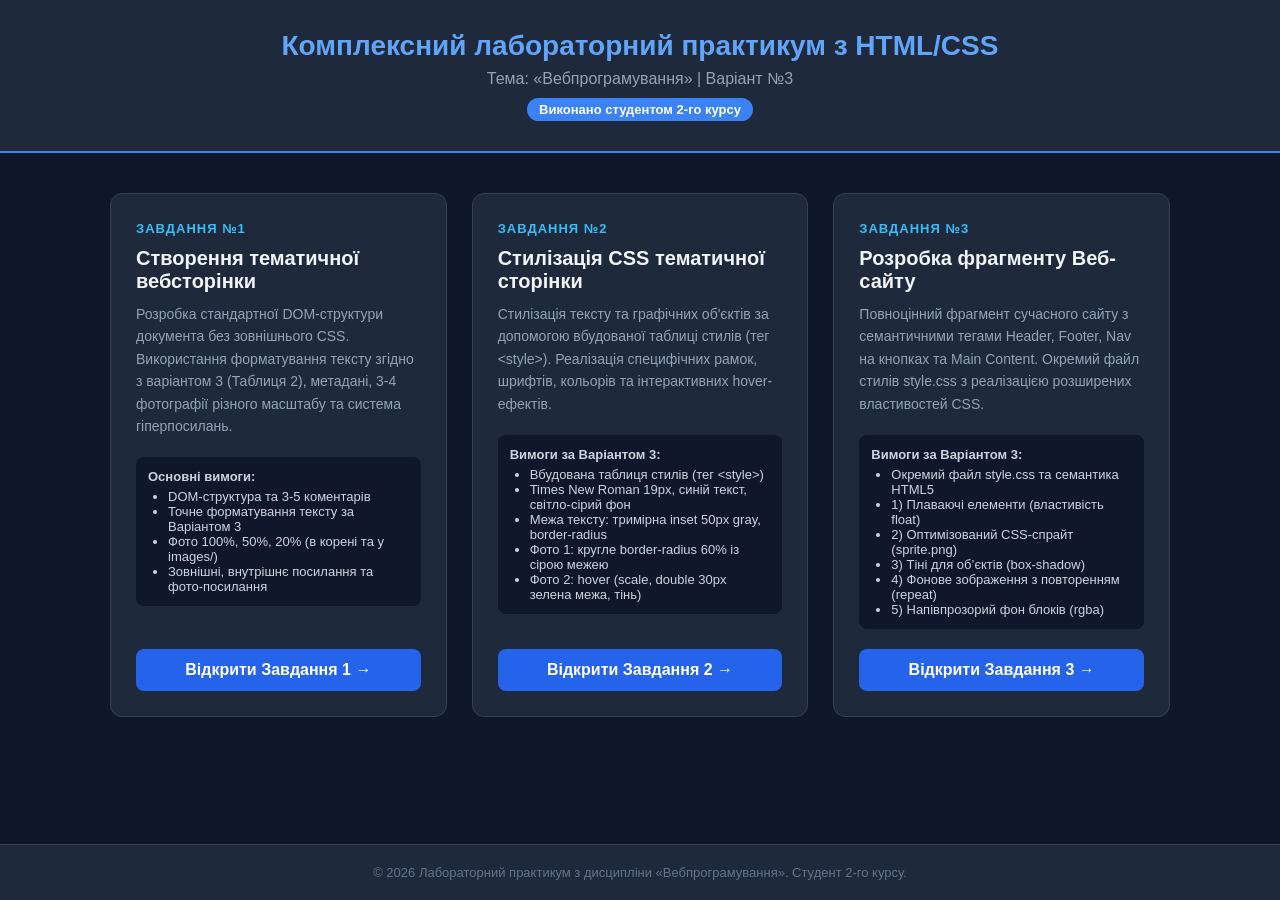
==== index.html @ 5236a50b "Add Lab 1, Lab 2, and Lab 3 (Variant 3)" ====
<!DOCTYPE html>
<html lang="uk">
<head>
  <meta charset="UTF-8">
  <meta name="viewport" content="width=device-width, initial-scale=1.0">
  <title>Лабораторний практикум — Вебпрограмування | Варіант 3</title>
  <style>
    * {
      margin: 0;
      padding: 0;
      box-sizing: border-box;
      font-family: -apple-system, BlinkMacSystemFont, "Segoe UI", Roboto, Helvetica, Arial, sans-serif;
    }
    body {
      background: #0f172a;
      color: #f8fafc;
      min-height: 100vh;
      display: flex;
      flex-direction: column;
    }
    header {
      background: #1e293b;
      border-bottom: 2px solid #3b82f6;
      padding: 30px 20px;
      text-align: center;
    }
    header h1 {
      font-size: 28px;
      color: #60a5fa;
      margin-bottom: 8px;
    }
    header p {
      color: #94a3b8;
      font-size: 16px;
    }
    .badge {
      display: inline-block;
      background: #3b82f6;
      color: #ffffff;
      padding: 4px 12px;
      border-radius: 9999px;
      font-size: 13px;
      font-weight: 600;
      margin-top: 10px;
    }
    main {
      flex: 1;
      max-width: 1100px;
      margin: 40px auto;
      padding: 0 20px;
      width: 100%;
    }
    .tasks-grid {
      display: grid;
      grid-template-columns: repeat(auto-fit, minmax(320px, 1fr));
      gap: 25px;
    }
    .task-card {
      background: #1e293b;
      border: 1px solid #334155;
      border-radius: 12px;
      padding: 25px;
      display: flex;
      flex-direction: column;
      justify-content: space-between;
      transition: transform 0.2s, border-color 0.2s, box-shadow 0.2s;
    }
    .task-card:hover {
      transform: translateY(-4px);
      border-color: #3b82f6;
      box-shadow: 0 10px 25px rgba(59, 130, 246, 0.2);
    }
    .task-num {
      font-size: 13px;
      font-weight: 700;
      color: #38bdf8;
      text-transform: uppercase;
      letter-spacing: 1px;
    }
    .task-title {
      font-size: 20px;
      color: #f1f5f9;
      margin: 10px 0;
    }
    .task-desc {
      color: #94a3b8;
      font-size: 14px;
      line-height: 1.6;
      margin-bottom: 20px;
      flex: 1;
    }
    .task-reqs {
      background: #0f172a;
      border-radius: 8px;
      padding: 12px;
      margin-bottom: 20px;
      font-size: 13px;
      color: #cbd5e1;
    }
    .task-reqs ul {
      list-style-type: disc;
      padding-left: 20px;
      margin-top: 5px;
    }
    .btn-open {
      display: block;
      text-align: center;
      background: #2563eb;
      color: #ffffff;
      text-decoration: none;
      padding: 12px;
      border-radius: 8px;
      font-weight: 600;
      transition: background 0.2s;
    }
    .btn-open:hover {
      background: #1d4ed8;
    }
    footer {
      background: #1e293b;
      border-top: 1px solid #334155;
      text-align: center;
      padding: 20px;
      font-size: 13px;
      color: #64748b;
    }
  </style>
</head>
<body>

  <header>
    <h1>Комплексний лабораторний практикум з HTML/CSS</h1>
    <p>Тема: «Вебпрограмування» | Варіант №3</p>
    <span class="badge">Виконано студентом 2-го курсу</span>
  </header>

  <main>
    <div class="tasks-grid">
      
      <!-- Завдання 1 -->
      <div class="task-card">
        <div>
          <span class="task-num">Завдання №1</span>
          <h2 class="task-title">Створення тематичної вебсторінки</h2>
          <p class="task-desc">
            Розробка стандартної DOM-структури документа без зовнішнього CSS. Використання форматування тексту згідно з варіантом 3 (Таблиця 2), метадані, 3-4 фотографії різного масштабу та система гіперпосилань.
          </p>
          <div class="task-reqs">
            <strong>Основні вимоги:</strong>
            <ul>
              <li>DOM-структура та 3-5 коментарів</li>
              <li>Точне форматування тексту за Варіантом 3</li>
              <li>Фото 100%, 50%, 20% (в корені та у images/)</li>
              <li>Зовнішні, внутрішнє посилання та фото-посилання</li>
            </ul>
          </div>
        </div>
        <a href="task1/index.html" class="btn-open">Відкрити Завдання 1 &rarr;</a>
      </div>

      <!-- Завдання 2 -->
      <div class="task-card">
        <div>
          <span class="task-num">Завдання №2</span>
          <h2 class="task-title">Стилізація CSS тематичної сторінки</h2>
          <p class="task-desc">
            Стилізація тексту та графічних об'єктів за допомогою вбудованої таблиці стилів (тег &lt;style&gt;). Реалізація специфічних рамок, шрифтів, кольорів та інтерактивних hover-ефектів.
          </p>
          <div class="task-reqs">
            <strong>Вимоги за Варіантом 3:</strong>
            <ul>
              <li>Вбудована таблиця стилів (тег &lt;style&gt;)</li>
              <li>Times New Roman 19px, синій текст, світло-сірий фон</li>
              <li>Межа тексту: тримірна inset 50px gray, border-radius</li>
              <li>Фото 1: кругле border-radius 60% із сірою межею</li>
              <li>Фото 2: hover (scale, double 30px зелена межа, тінь)</li>
            </ul>
          </div>
        </div>
        <a href="task2/index.html" class="btn-open">Відкрити Завдання 2 &rarr;</a>
      </div>

      <!-- Завдання 3 -->
      <div class="task-card">
        <div>
          <span class="task-num">Завдання №3</span>
          <h2 class="task-title">Розробка фрагменту Веб-сайту</h2>
          <p class="task-desc">
            Повноцінний фрагмент сучасного сайту з семантичними тегами Header, Footer, Nav на кнопках та Main Content. Окремий файл стилів style.css з реалізацією розширених властивостей CSS.
          </p>
          <div class="task-reqs">
            <strong>Вимоги за Варіантом 3:</strong>
            <ul>
              <li>Окремий файл style.css та семантика HTML5</li>
              <li>1) Плаваючі елементи (властивість float)</li>
              <li>2) Оптимізований CSS-спрайт (sprite.png)</li>
              <li>3) Тіні для об’єктів (box-shadow)</li>
              <li>4) Фонове зображення з повторенням (repeat)</li>
              <li>5) Напівпрозорий фон блоків (rgba)</li>
            </ul>
          </div>
        </div>
        <a href="task3/index.html" class="btn-open">Відкрити Завдання 3 &rarr;</a>
      </div>

    </div>
  </main>

  <footer>
    <p>&copy; 2026 Лабораторний практикум з дисципліни «Вебпрограмування». Студент 2-го курсу.</p>
  </footer>

</body>
</html>
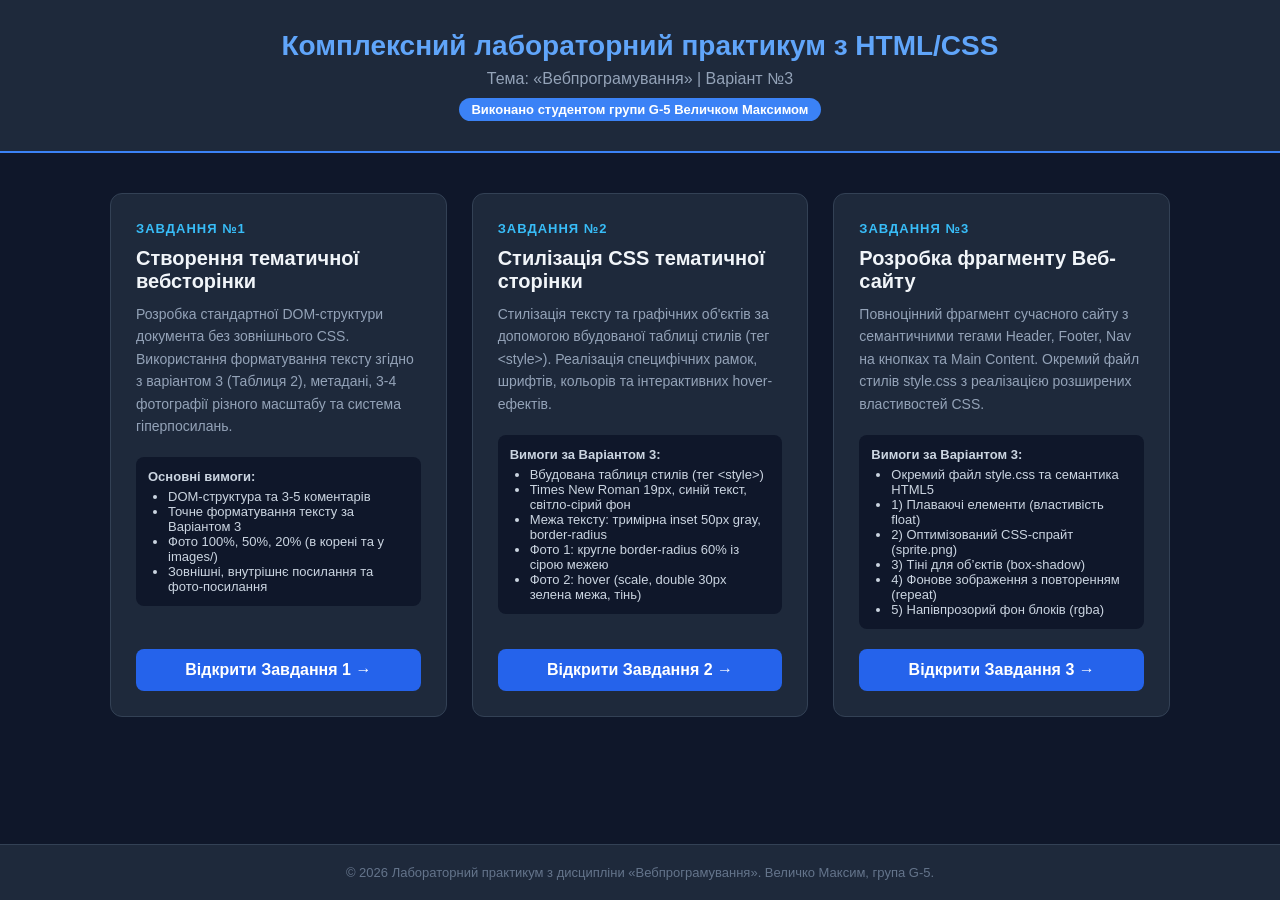
==== commit f671885c: "Update student info: Velichko Maxim G-5" ====
--- a/index.html
+++ b/index.html
@@ -131,7 +131,7 @@
   <header>
     <h1>Комплексний лабораторний практикум з HTML/CSS</h1>
     <p>Тема: «Вебпрограмування» | Варіант №3</p>
-    <span class="badge">Виконано студентом 2-го курсу</span>
+    <span class="badge">Виконано студентом групи G-5 Величком Максимом</span>
   </header>
 
   <main>
@@ -207,7 +207,7 @@
   </main>
 
   <footer>
-    <p>&copy; 2026 Лабораторний практикум з дисципліни «Вебпрограмування». Студент 2-го курсу.</p>
+    <p>&copy; 2026 Лабораторний практикум з дисципліни «Вебпрограмування». Величко Максим, група G-5.</p>
   </footer>
 
 </body>
